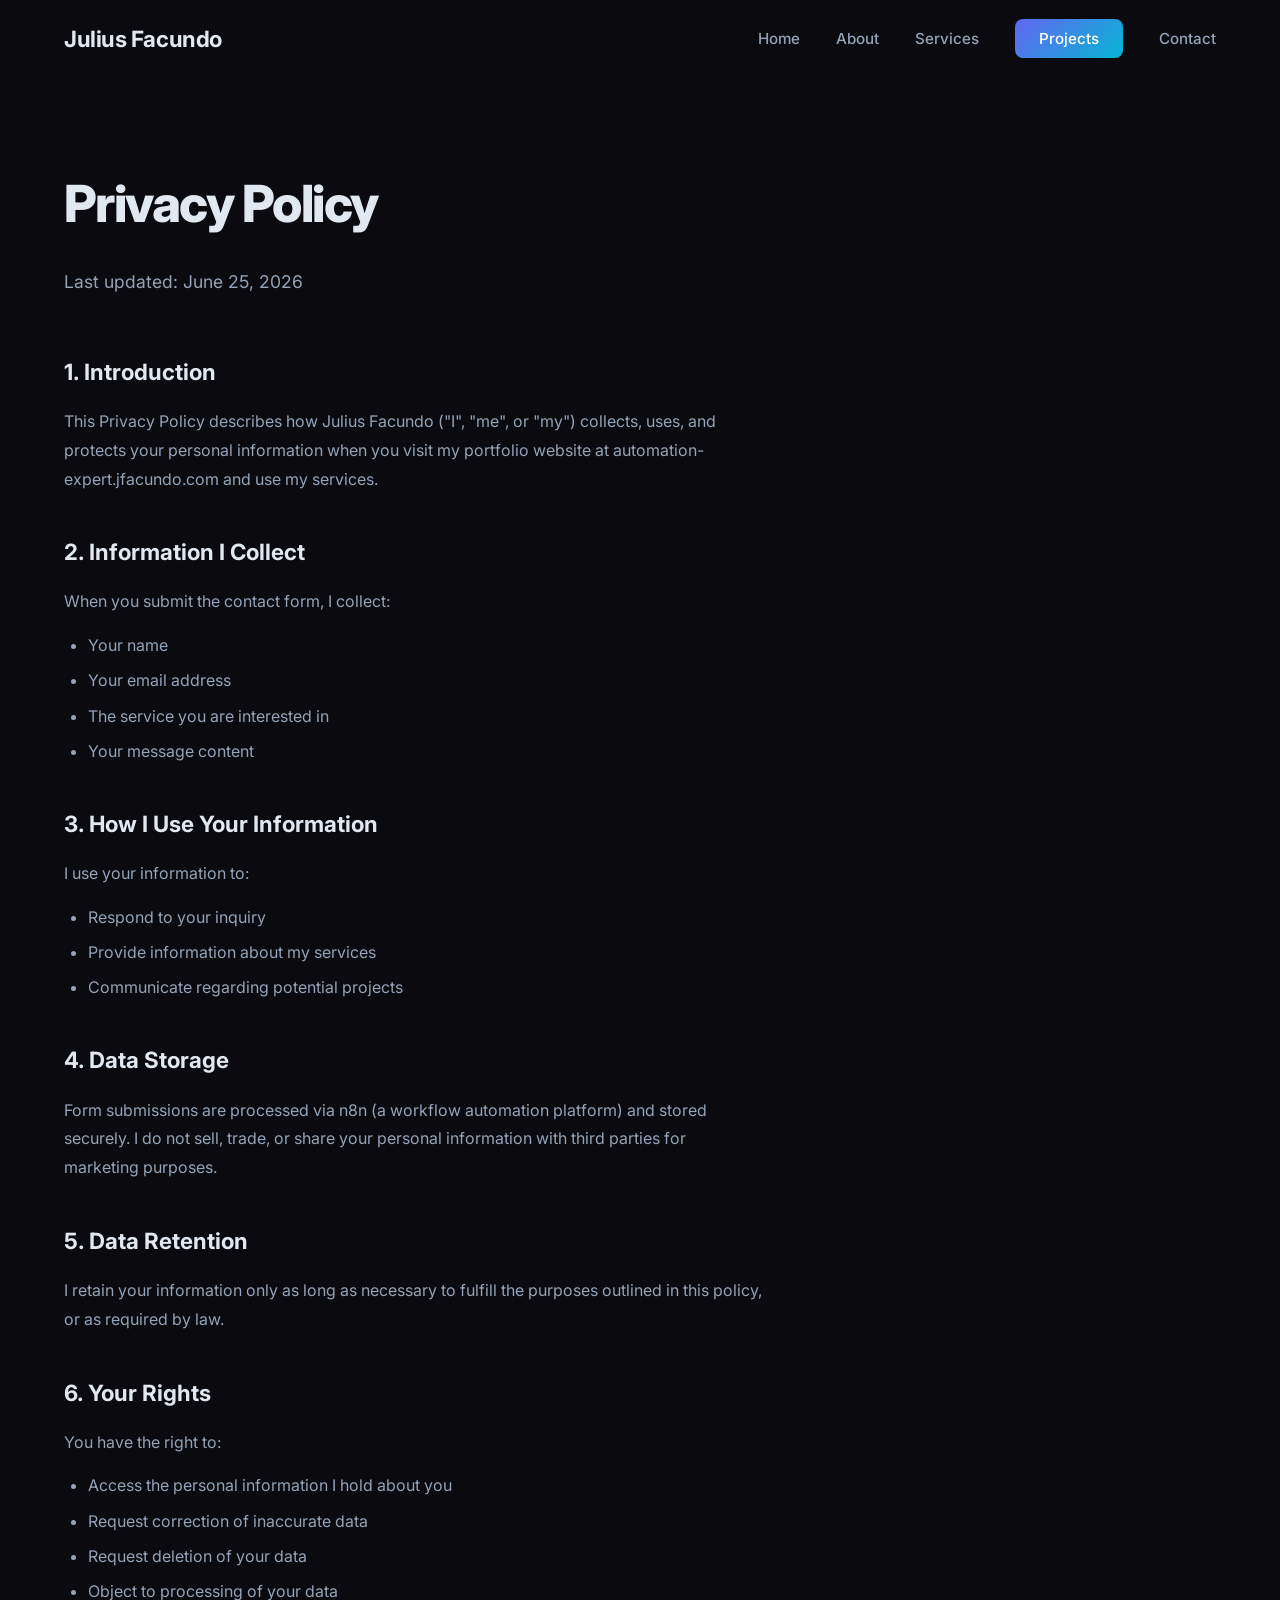
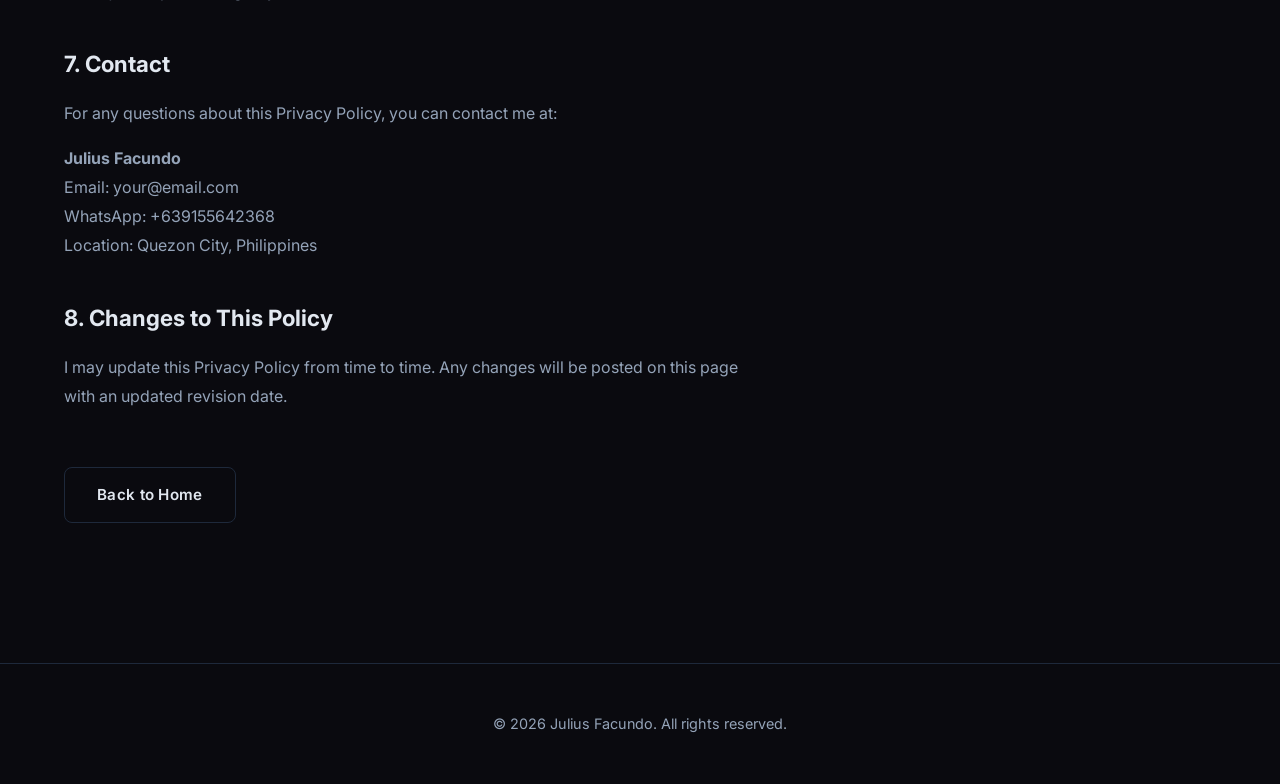
==== privacy.html @ 81a79454 "Initial portfolio commit" ====
<!DOCTYPE html>
<html lang="en">
<head>
  <meta charset="UTF-8">
  <meta name="viewport" content="width=device-width, initial-scale=1.0">
  <title>Privacy Policy | Julius Facundo - Automation Specialist</title>
  <meta name="description" content="Privacy Policy for Julius Facundo's automation services portfolio.">
  <meta name="robots" content="noindex, nofollow">
  <link rel="preconnect" href="https://fonts.googleapis.com">
  <link rel="preconnect" href="https://fonts.gstatic.com" crossorigin>
  <link href="https://fonts.googleapis.com/css2?family=Inter:wght@400;500;600;700;800&family=JetBrains+Mono:wght@400;500&display=swap" rel="stylesheet">
  <link rel="stylesheet" href="css/style.css">
</head>
<body>
  <!-- Navigation -->
  <nav class="navbar" id="navbar">
    <div class="nav-container">
      <a href="index.html" class="nav-logo">Julius Facundo</a>
      <button class="nav-toggle" id="navToggle" aria-label="Toggle navigation menu">
        <span></span>
        <span></span>
        <span></span>
      </button>
      <ul class="nav-menu" id="navMenu">
        <li><a href="index.html" class="nav-link">Home</a></li>
        <li><a href="index.html#about" class="nav-link">About</a></li>
        <li><a href="index.html#services" class="nav-link">Services</a></li>
        <li><a href="projects.html" class="nav-link nav-cta">Projects</a></li>
        <li><a href="index.html#contact" class="nav-link">Contact</a></li>
      </ul>
    </div>
  </nav>

  <!-- Privacy Policy Content -->
  <section class="privacy-page">
    <div class="container">
      <h1 class="page-title">Privacy Policy</h1>
      <p class="page-subtitle">Last updated: June 25, 2026</p>

      <div class="privacy-content">
        <h2>1. Introduction</h2>
        <p>This Privacy Policy describes how Julius Facundo ("I", "me", or "my") collects, uses, and protects your personal information when you visit my portfolio website at automation-expert.jfacundo.com and use my services.</p>

        <h2>2. Information I Collect</h2>
        <p>When you submit the contact form, I collect:</p>
        <ul>
          <li>Your name</li>
          <li>Your email address</li>
          <li>The service you are interested in</li>
          <li>Your message content</li>
        </ul>

        <h2>3. How I Use Your Information</h2>
        <p>I use your information to:</p>
        <ul>
          <li>Respond to your inquiry</li>
          <li>Provide information about my services</li>
          <li>Communicate regarding potential projects</li>
        </ul>

        <h2>4. Data Storage</h2>
        <p>Form submissions are processed via n8n (a workflow automation platform) and stored securely. I do not sell, trade, or share your personal information with third parties for marketing purposes.</p>

        <h2>5. Data Retention</h2>
        <p>I retain your information only as long as necessary to fulfill the purposes outlined in this policy, or as required by law.</p>

        <h2>6. Your Rights</h2>
        <p>You have the right to:</p>
        <ul>
          <li>Access the personal information I hold about you</li>
          <li>Request correction of inaccurate data</li>
          <li>Request deletion of your data</li>
          <li>Object to processing of your data</li>
        </ul>

        <h2>7. Contact</h2>
        <p>For any questions about this Privacy Policy, you can contact me at:</p>
        <p>
          <strong>Julius Facundo</strong><br>
          Email: your@email.com<br>
          WhatsApp: +639155642368<br>
          Location: Quezon City, Philippines
        </p>

        <h2>8. Changes to This Policy</h2>
        <p>I may update this Privacy Policy from time to time. Any changes will be posted on this page with an updated revision date.</p>
      </div>

      <a href="index.html" class="btn btn-secondary" style="margin-top: 40px;">Back to Home</a>
    </div>
  </section>

  <!-- Footer -->
  <footer class="footer">
    <div class="container">
      <p>&copy; 2026 Julius Facundo. All rights reserved.</p>
    </div>
  </footer>

  <script src="js/main.js"></script>
</body>
</html>
---- css/style.css ----
/* ========================================
   CSS Variables & Reset
   ======================================== */
:root {
  --bg-primary: #0a0a0f;
  --bg-card: #12121a;
  --bg-card-hover: #1a1a25;
  --accent: #6366f1;
  --accent-hover: #818cf8;
  --text-primary: #e2e8f0;
  --text-secondary: #94a3b8;
  --border: #1e293b;
  --gradient-start: #6366f1;
  --gradient-end: #06b6d4;
  --success: #22c55e;
  --error: #ef4444;
}

*,
*::before,
*::after {
  margin: 0;
  padding: 0;
  box-sizing: border-box;
}

html {
  scroll-behavior: smooth;
}

body {
  font-family: 'Inter', -apple-system, BlinkMacSystemFont, 'Segoe UI', Roboto, sans-serif;
  background-color: var(--bg-primary);
  color: var(--text-primary);
  line-height: 1.7;
  -webkit-font-smoothing: antialiased;
  -moz-osx-font-smoothing: grayscale;
}

/* ========================================
   Utilities
   ======================================== */
.container {
  max-width: 1200px;
  margin: 0 auto;
  padding: 0 24px;
}

.gradient-text {
  background: linear-gradient(135deg, var(--gradient-start), var(--gradient-end));
  -webkit-background-clip: text;
  -webkit-text-fill-color: transparent;
  background-clip: text;
}

code,
.tag {
  font-family: 'JetBrains Mono', monospace;
}

/* ========================================
   Buttons
   ======================================== */
.btn {
  display: inline-block;
  padding: 14px 32px;
  border-radius: 8px;
  font-size: 0.95rem;
  font-weight: 600;
  text-decoration: none;
  cursor: pointer;
  transition: all 0.3s ease;
  border: none;
  letter-spacing: 0.02em;
}

.btn-primary {
  background: linear-gradient(135deg, var(--gradient-start), var(--gradient-end));
  color: white;
}

.btn-primary:hover {
  transform: translateY(-2px);
  box-shadow: 0 12px 32px rgba(99, 102, 241, 0.3);
}

.btn-secondary {
  background: transparent;
  color: var(--text-primary);
  border: 1px solid var(--border);
}

.btn-secondary:hover {
  border-color: var(--accent);
  color: var(--accent);
}

/* ========================================
   Navigation
   ======================================== */
.navbar {
  position: fixed;
  top: 0;
  left: 0;
  right: 0;
  z-index: 1000;
  padding: 20px 0;
  transition: all 0.3s ease;
  background: transparent;
}

.navbar.scrolled {
  background: rgba(10, 10, 15, 0.97);
  backdrop-filter: blur(12px);
  padding: 14px 0;
  border-bottom: 1px solid var(--border);
}

.nav-container {
  max-width: 1200px;
  margin: 0 auto;
  padding: 0 24px;
  display: flex;
  align-items: center;
  justify-content: space-between;
}

.nav-logo {
  font-size: 1.4rem;
  font-weight: 700;
  color: var(--text-primary);
  text-decoration: none;
  letter-spacing: -0.02em;
}

.nav-menu {
  display: flex;
  align-items: center;
  gap: 36px;
  list-style: none;
}

.nav-link {
  color: var(--text-secondary);
  text-decoration: none;
  font-weight: 500;
  font-size: 0.95rem;
  transition: color 0.3s ease;
}

.nav-link:hover,
.nav-link.active {
  color: var(--text-primary);
}

.nav-cta {
  background: linear-gradient(135deg, var(--gradient-start), var(--gradient-end));
  color: white !important;
  padding: 10px 24px;
  border-radius: 8px;
}

.nav-cta:hover {
  transform: translateY(-2px);
  box-shadow: 0 8px 24px rgba(99, 102, 241, 0.3);
}

.nav-toggle {
  display: none;
  flex-direction: column;
  gap: 5px;
  background: none;
  border: none;
  cursor: pointer;
  padding: 4px;
}

.nav-toggle span {
  width: 24px;
  height: 2px;
  background: var(--text-primary);
  transition: all 0.3s ease;
}

/* ========================================
   Hero Section
   ======================================== */
.hero {
  min-height: 100vh;
  display: flex;
  align-items: center;
  padding-top: 80px;
}

.hero-content {
  max-width: 720px;
}

.hero-tagline {
  color: var(--accent);
  font-weight: 600;
  font-size: 0.95rem;
  margin-bottom: 20px;
  text-transform: uppercase;
  letter-spacing: 3px;
}

.hero h1 {
  font-size: 3.8rem;
  line-height: 1.15;
  margin-bottom: 28px;
  font-weight: 800;
  letter-spacing: -0.03em;
}

.hero-description {
  font-size: 1.2rem;
  color: var(--text-secondary);
  margin-bottom: 44px;
  max-width: 540px;
  line-height: 1.8;
}

.hero-buttons {
  display: flex;
  gap: 16px;
}

/* ========================================
   About Section
   ======================================== */
.about {
  padding: 140px 0;
}

.section-title {
  font-size: 2.8rem;
  margin-bottom: 20px;
  font-weight: 700;
  letter-spacing: -0.02em;
}

.section-subtitle {
  color: var(--text-secondary);
  font-size: 1.1rem;
  margin-bottom: 56px;
}

.about-content {
  display: grid;
  gap: 56px;
}

.about-text p {
  color: var(--text-secondary);
  font-size: 1.1rem;
  margin-bottom: 20px;
  line-height: 1.8;
}

.skills-grid {
  display: grid;
  grid-template-columns: repeat(3, 1fr);
  gap: 28px;
}

.skill-item {
  background: var(--bg-card);
  border: 1px solid var(--border);
  border-radius: 16px;
  padding: 40px 32px;
  text-align: center;
  transition: all 0.3s ease;
}

.skill-item:hover {
  border-color: var(--accent);
  transform: translateY(-6px);
  box-shadow: 0 16px 48px rgba(0, 0, 0, 0.2);
}

.skill-icon {
  margin-bottom: 20px;
  display: flex;
  justify-content: center;
}

.skill-icon img {
  width: 48px;
  height: 48px;
}

.skill-icon--code {
  color: var(--accent);
}

.skill-icon--code svg {
  width: 48px;
  height: 48px;
}

.skill-item h3 {
  font-size: 1.15rem;
  margin-bottom: 10px;
  font-weight: 600;
}

.skill-item p {
  color: var(--text-secondary);
  font-size: 0.9rem;
}

/* ========================================
   Services Section
   ======================================== */
.services {
  padding: 140px 0;
  background: var(--bg-card);
}

.services-grid {
  display: grid;
  grid-template-columns: repeat(3, 1fr);
  gap: 28px;
}

.service-card {
  background: var(--bg-primary);
  border: 1px solid var(--border);
  border-radius: 16px;
  padding: 40px 32px;
  transition: all 0.3s ease;
}

.service-card:hover {
  border-color: var(--accent);
  transform: translateY(-6px);
  box-shadow: 0 16px 48px rgba(0, 0, 0, 0.2);
}

.service-icon {
  margin-bottom: 20px;
  color: var(--accent);
}

.service-icon svg {
  width: 36px;
  height: 36px;
}

.service-card h3 {
  font-size: 1.1rem;
  margin-bottom: 14px;
  font-weight: 600;
}

.service-card p {
  color: var(--text-secondary);
  font-size: 0.95rem;
  line-height: 1.7;
}

/* ========================================
   Contact Section
   ======================================== */
.contact {
  padding: 140px 0;
}

.contact-form {
  max-width: 600px;
}

.form-group {
  margin-bottom: 28px;
}

.form-group label {
  display: block;
  margin-bottom: 10px;
  font-weight: 600;
  color: var(--text-primary);
  font-size: 0.95rem;
}

.form-group input,
.form-group textarea,
.form-group select {
  width: 100%;
  padding: 16px 18px;
  background: var(--bg-card);
  border: 1px solid var(--border);
  border-radius: 10px;
  color: var(--text-primary);
  font-size: 1rem;
  font-family: inherit;
  transition: border-color 0.3s ease;
}

.form-checkbox {
  margin-top: 8px;
}

.form-checkbox label {
  display: flex;
  align-items: flex-start;
  gap: 12px;
  cursor: pointer;
  font-weight: 400;
  color: var(--text-secondary);
  font-size: 0.9rem;
  line-height: 1.6;
}

.form-checkbox input[type="checkbox"] {
  width: 20px;
  height: 20px;
  margin-top: 2px;
  flex-shrink: 0;
  accent-color: var(--accent);
  cursor: pointer;
}

.checkbox-text a {
  color: var(--accent);
  text-decoration: none;
}

.checkbox-text a:hover {
  text-decoration: underline;
}

.form-group select {
  appearance: none;
  background-image: url("data:image/svg+xml,%3Csvg xmlns='http://www.w3.org/2000/svg' width='12' height='12' viewBox='0 0 12 12'%3E%3Cpath fill='%2394a3b8' d='M6 8L1 3h10z'/%3E%3C/svg%3E");
  background-repeat: no-repeat;
  background-position: right 16px center;
  padding-right: 40px;
  cursor: pointer;
}

.form-group select option {
  background: var(--bg-card);
  color: var(--text-primary);
}

.form-group input:focus,
.form-group textarea:focus,
.form-group select:focus {
  outline: none;
  border-color: var(--accent);
}

.form-group input::placeholder,
.form-group textarea::placeholder {
  color: var(--text-secondary);
}

.btn-submit {
  width: 100%;
  padding: 18px;
  font-size: 1rem;
}

.form-status {
  margin-top: 20px;
  padding: 14px 18px;
  border-radius: 10px;
  display: none;
  font-size: 0.95rem;
}

.form-status.success {
  display: block;
  background: rgba(34, 197, 94, 0.1);
  border: 1px solid var(--success);
  color: var(--success);
}

.form-status.error {
  display: block;
  background: rgba(239, 68, 68, 0.1);
  border: 1px solid var(--error);
  color: var(--error);
}

/* ========================================
   Projects Page
   ======================================== */
.projects-page {
  padding: 160px 0 140px;
}

.page-title {
  font-size: 3.2rem;
  margin-bottom: 20px;
  font-weight: 800;
  letter-spacing: -0.03em;
}

.page-subtitle {
  color: var(--text-secondary);
  font-size: 1.1rem;
  margin-bottom: 56px;
}

/* ========================================
   Privacy Policy Page
   ======================================== */
.privacy-page {
  padding: 160px 0 140px;
}

.privacy-content {
  max-width: 700px;
}

.privacy-content h2 {
  font-size: 1.4rem;
  margin-top: 40px;
  margin-bottom: 16px;
  font-weight: 700;
  color: var(--text-primary);
}

.privacy-content p {
  color: var(--text-secondary);
  font-size: 1rem;
  line-height: 1.8;
  margin-bottom: 16px;
}

.privacy-content ul {
  color: var(--text-secondary);
  padding-left: 24px;
  margin-bottom: 16px;
}

.privacy-content li {
  margin-bottom: 8px;
  line-height: 1.7;
}

.projects-grid {
  display: grid;
  grid-template-columns: repeat(2, 1fr);
  gap: 36px;
}

.project-card {
  background: var(--bg-card);
  border: 1px solid var(--border);
  border-radius: 16px;
  overflow: hidden;
  transition: all 0.3s ease;
}

.project-card:hover {
  border-color: var(--accent);
  transform: translateY(-6px);
  box-shadow: 0 16px 48px rgba(0, 0, 0, 0.2);
}

.project-image {
  width: 100%;
  height: 220px;
  background: var(--bg-primary);
  display: flex;
  align-items: center;
  justify-content: center;
}

.project-image img {
  width: 100%;
  height: 100%;
  object-fit: cover;
}

.project-content {
  padding: 28px;
}

.project-content h3 {
  font-size: 1.25rem;
  margin-bottom: 14px;
  font-weight: 600;
}

.project-content p {
  color: var(--text-secondary);
  font-size: 0.95rem;
  margin-bottom: 20px;
  line-height: 1.7;
}

.project-tags {
  display: flex;
  gap: 10px;
  flex-wrap: wrap;
  margin-bottom: 20px;
}

.tag {
  background: rgba(99, 102, 241, 0.1);
  color: var(--accent);
  padding: 6px 14px;
  border-radius: 20px;
  font-size: 0.8rem;
  font-weight: 600;
}

/* ========================================
   Footer
   ======================================== */
.footer {
  padding: 48px 0;
  border-top: 1px solid var(--border);
  text-align: center;
}

.footer p {
  color: var(--text-secondary);
  font-size: 0.9rem;
}

/* ========================================
   Chatbot Widget
   ======================================== */
.chatbot-widget {
  position: fixed;
  bottom: 28px;
  right: 28px;
  z-index: 999;
}

.chatbot-toggle {
  width: 64px;
  height: 64px;
  border-radius: 50%;
  background: linear-gradient(135deg, var(--gradient-start), var(--gradient-end));
  border: none;
  cursor: pointer;
  box-shadow: 0 8px 28px rgba(99, 102, 241, 0.35);
  transition: all 0.3s ease;
  display: flex;
  align-items: center;
  justify-content: center;
}

.chatbot-toggle:hover {
  transform: scale(1.08);
}

.chatbot-toggle svg {
  width: 28px;
  height: 28px;
  stroke: white;
}

.chatbot-window {
  position: absolute;
  bottom: 84px;
  right: 0;
  width: 380px;
  height: 500px;
  background: var(--bg-card);
  border: 1px solid var(--border);
  border-radius: 16px;
  display: none;
  flex-direction: column;
  overflow: hidden;
  box-shadow: 0 20px 60px rgba(0, 0, 0, 0.35);
}

.chatbot-window.open {
  display: flex;
}

.chatbot-header {
  display: flex;
  align-items: center;
  justify-content: space-between;
  padding: 18px 24px;
  border-bottom: 1px solid var(--border);
}

.chatbot-header h3 {
  font-size: 1rem;
  font-weight: 600;
}

.chatbot-close {
  background: none;
  border: none;
  color: var(--text-secondary);
  font-size: 1.6rem;
  cursor: pointer;
  padding: 0;
  line-height: 1;
  transition: color 0.3s ease;
}

.chatbot-close:hover {
  color: var(--text-primary);
}

.chatbot-messages {
  flex: 1;
  overflow-y: auto;
  padding: 20px 24px;
  display: flex;
  flex-direction: column;
  gap: 14px;
}

.chat-message {
  max-width: 82%;
  padding: 14px 18px;
  border-radius: 14px;
  font-size: 0.9rem;
  line-height: 1.6;
}

.chat-message.bot {
  background: var(--bg-primary);
  border: 1px solid var(--border);
  align-self: flex-start;
}

.chat-message.user {
  background: var(--accent);
  color: white;
  align-self: flex-end;
}

.chatbot-input {
  display: flex;
  gap: 10px;
  padding: 18px 24px;
  border-top: 1px solid var(--border);
}

.chatbot-input input {
  flex: 1;
  padding: 14px 18px;
  background: var(--bg-primary);
  border: 1px solid var(--border);
  border-radius: 10px;
  color: var(--text-primary);
  font-size: 0.9rem;
  font-family: inherit;
}

.chatbot-input input:focus {
  outline: none;
  border-color: var(--accent);
}

.chatbot-input .btn {
  padding: 14px 22px;
  font-size: 0.9rem;
}

/* ========================================
   Responsive Design
   ======================================== */
@media (max-width: 1024px) {
  .hero h1 {
    font-size: 3rem;
  }

  .skills-grid {
    grid-template-columns: repeat(2, 1fr);
  }

  .services-grid {
    grid-template-columns: repeat(2, 1fr);
  }

  .projects-grid {
    grid-template-columns: repeat(2, 1fr);
  }
}

@media (max-width: 768px) {
  .nav-menu {
    position: fixed;
    top: 0;
    right: -100%;
    width: 72%;
    height: 100vh;
    background: var(--bg-primary);
    flex-direction: column;
    justify-content: center;
    align-items: center;
    gap: 28px;
    transition: right 0.3s ease;
    border-left: 1px solid var(--border);
  }

  .nav-menu.active {
    right: 0;
  }

  .nav-toggle {
    display: flex;
    z-index: 1001;
  }

  .nav-toggle.active span:nth-child(1) {
    transform: rotate(45deg) translate(5px, 5px);
  }

  .nav-toggle.active span:nth-child(2) {
    opacity: 0;
  }

  .nav-toggle.active span:nth-child(3) {
    transform: rotate(-45deg) translate(5px, -5px);
  }

  .hero h1 {
    font-size: 2.4rem;
  }

  .hero-buttons {
    flex-direction: column;
    gap: 14px;
  }

  .hero-buttons .btn {
    text-align: center;
  }

  .section-title {
    font-size: 2.2rem;
  }

  .skills-grid {
    grid-template-columns: 1fr;
  }

  .services-grid {
    grid-template-columns: 1fr;
  }

  .projects-grid {
    grid-template-columns: 1fr;
  }

  .chatbot-window {
    width: calc(100vw - 56px);
    height: 72vh;
    right: -14px;
  }
}

@media (max-width: 480px) {
  .hero h1 {
    font-size: 2rem;
  }

  .hero-description {
    font-size: 1rem;
  }

  .page-title {
    font-size: 2.2rem;
  }
}
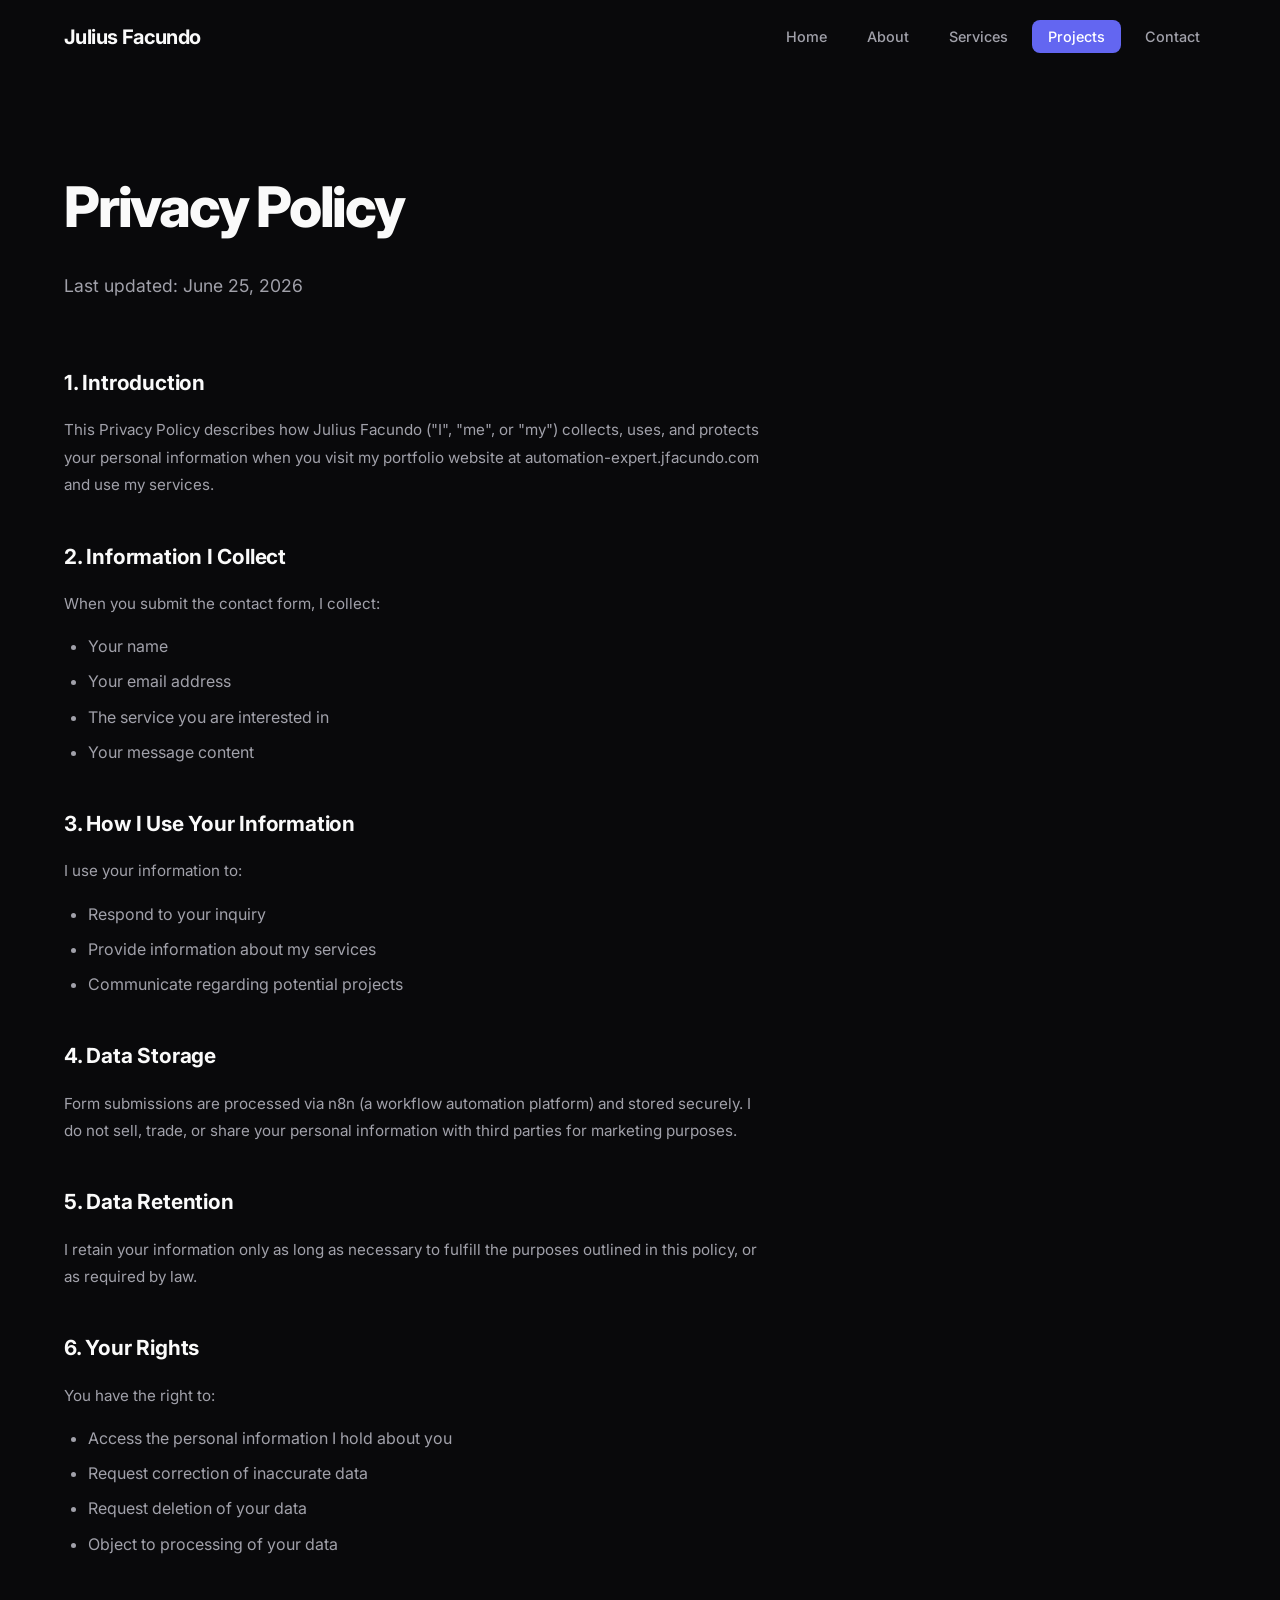
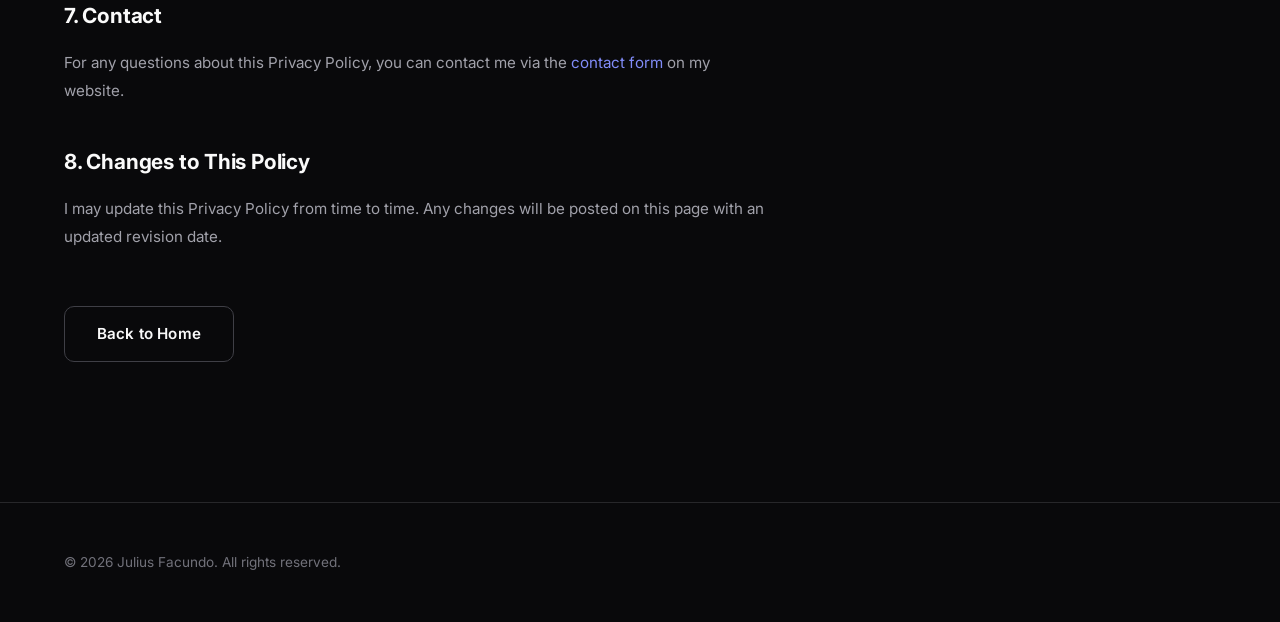
==== commit 656a1453: "Audit fixes - canonical URLs, sitemap, robots.txt, copy rewrite, metrics, social proof, case studies" ====
--- a/privacy.html
+++ b/privacy.html
@@ -74,13 +74,7 @@
         </ul>
 
         <h2>7. Contact</h2>
-        <p>For any questions about this Privacy Policy, you can contact me at:</p>
-        <p>
-          <strong>Julius Facundo</strong><br>
-          Email: your@email.com<br>
-          WhatsApp: +639155642368<br>
-          Location: Quezon City, Philippines
-        </p>
+        <p>For any questions about this Privacy Policy, you can contact me via the <a href="index.html#contact" style="color: var(--accent);">contact form</a> on my website.</p>
 
         <h2>8. Changes to This Policy</h2>
         <p>I may update this Privacy Policy from time to time. Any changes will be posted on this page with an updated revision date.</p>
--- a/css/style.css
+++ b/css/style.css
@@ -1,24 +1,33 @@
 /* ========================================
-   CSS Variables & Reset
+   Premium Portfolio - Julius Facundo
    ======================================== */
+
+/* ---------- CSS Variables ---------- */
 :root {
-  --bg-primary: #0a0a0f;
-  --bg-card: #12121a;
-  --bg-card-hover: #1a1a25;
-  --accent: #6366f1;
-  --accent-hover: #818cf8;
-  --text-primary: #e2e8f0;
-  --text-secondary: #94a3b8;
-  --border: #1e293b;
-  --gradient-start: #6366f1;
-  --gradient-end: #06b6d4;
+  --bg: #09090b;
+  --bg-card: #18181b;
+  --bg-card-hover: #1f1f23;
+  --bg-elevated: #27272a;
+  --accent: #818cf8;
+  --accent-bright: #a5b4fc;
+  --accent-dim: #6366f1;
+  --gradient-1: #6366f1;
+  --gradient-2: #06b6d4;
+  --gradient-3: #8b5cf6;
+  --text: #fafafa;
+  --text-muted: #a1a1aa;
+  --text-dim: #71717a;
+  --border: #27272a;
+  --border-light: #3f3f46;
   --success: #22c55e;
   --error: #ef4444;
-}
-
-*,
-*::before,
-*::after {
+  --radius: 16px;
+  --radius-sm: 10px;
+  --transition: 0.3s cubic-bezier(0.4, 0, 0.2, 1);
+}
+
+/* ---------- Reset ---------- */
+*, *::before, *::after {
   margin: 0;
   padding: 0;
   box-sizing: border-box;
@@ -26,20 +35,34 @@
 
 html {
   scroll-behavior: smooth;
+  font-size: 16px;
 }
 
 body {
-  font-family: 'Inter', -apple-system, BlinkMacSystemFont, 'Segoe UI', Roboto, sans-serif;
-  background-color: var(--bg-primary);
-  color: var(--text-primary);
+  font-family: 'Inter', -apple-system, BlinkMacSystemFont, sans-serif;
+  background: var(--bg);
+  color: var(--text);
   line-height: 1.7;
+  overflow-x: hidden;
   -webkit-font-smoothing: antialiased;
-  -moz-osx-font-smoothing: grayscale;
-}
-
-/* ========================================
-   Utilities
-   ======================================== */
+}
+
+::selection {
+  background: var(--accent);
+  color: white;
+}
+
+img {
+  max-width: 100%;
+  display: block;
+}
+
+a {
+  color: inherit;
+  text-decoration: none;
+}
+
+/* ---------- Utilities ---------- */
 .container {
   max-width: 1200px;
   margin: 0 auto;
@@ -47,57 +70,54 @@
 }
 
 .gradient-text {
-  background: linear-gradient(135deg, var(--gradient-start), var(--gradient-end));
+  background: linear-gradient(135deg, var(--gradient-1), var(--gradient-2), var(--gradient-3));
   -webkit-background-clip: text;
   -webkit-text-fill-color: transparent;
   background-clip: text;
 }
 
-code,
-.tag {
-  font-family: 'JetBrains Mono', monospace;
-}
-
-/* ========================================
-   Buttons
-   ======================================== */
+/* ---------- Buttons ---------- */
 .btn {
-  display: inline-block;
+  display: inline-flex;
+  align-items: center;
+  justify-content: center;
+  gap: 8px;
   padding: 14px 32px;
-  border-radius: 8px;
+  border-radius: var(--radius-sm);
   font-size: 0.95rem;
   font-weight: 600;
+  font-family: inherit;
+  cursor: pointer;
+  transition: all var(--transition);
+  border: none;
   text-decoration: none;
-  cursor: pointer;
-  transition: all 0.3s ease;
-  border: none;
-  letter-spacing: 0.02em;
+  letter-spacing: 0.01em;
 }
 
 .btn-primary {
-  background: linear-gradient(135deg, var(--gradient-start), var(--gradient-end));
+  background: linear-gradient(135deg, var(--gradient-1), var(--gradient-2));
   color: white;
+  box-shadow: 0 0 20px rgba(99, 102, 241, 0.25);
 }
 
 .btn-primary:hover {
-  transform: translateY(-2px);
-  box-shadow: 0 12px 32px rgba(99, 102, 241, 0.3);
+  transform: translateY(-3px);
+  box-shadow: 0 8px 30px rgba(99, 102, 241, 0.4);
 }
 
 .btn-secondary {
   background: transparent;
-  color: var(--text-primary);
-  border: 1px solid var(--border);
+  color: var(--text);
+  border: 1px solid var(--border-light);
 }
 
 .btn-secondary:hover {
   border-color: var(--accent);
   color: var(--accent);
-}
-
-/* ========================================
-   Navigation
-   ======================================== */
+  transform: translateY(-3px);
+}
+
+/* ---------- Navigation ---------- */
 .navbar {
   position: fixed;
   top: 0;
@@ -105,13 +125,13 @@
   right: 0;
   z-index: 1000;
   padding: 20px 0;
-  transition: all 0.3s ease;
+  transition: all var(--transition);
   background: transparent;
 }
 
 .navbar.scrolled {
-  background: rgba(10, 10, 15, 0.97);
-  backdrop-filter: blur(12px);
+  background: rgba(9, 9, 11, 0.85);
+  backdrop-filter: blur(20px) saturate(180%);
   padding: 14px 0;
   border-bottom: 1px solid var(--border);
 }
@@ -126,43 +146,41 @@
 }
 
 .nav-logo {
-  font-size: 1.4rem;
+  font-size: 1.25rem;
   font-weight: 700;
-  color: var(--text-primary);
-  text-decoration: none;
-  letter-spacing: -0.02em;
+  color: var(--text);
+  letter-spacing: -0.03em;
 }
 
 .nav-menu {
   display: flex;
   align-items: center;
-  gap: 36px;
+  gap: 8px;
   list-style: none;
 }
 
 .nav-link {
-  color: var(--text-secondary);
-  text-decoration: none;
+  color: var(--text-muted);
   font-weight: 500;
-  font-size: 0.95rem;
-  transition: color 0.3s ease;
-}
-
-.nav-link:hover,
-.nav-link.active {
-  color: var(--text-primary);
+  font-size: 0.9rem;
+  padding: 8px 16px;
+  border-radius: 8px;
+  transition: all var(--transition);
+}
+
+.nav-link:hover {
+  color: var(--text);
+  background: rgba(255, 255, 255, 0.05);
 }
 
 .nav-cta {
-  background: linear-gradient(135deg, var(--gradient-start), var(--gradient-end));
+  background: var(--accent-dim) !important;
   color: white !important;
-  padding: 10px 24px;
-  border-radius: 8px;
 }
 
 .nav-cta:hover {
-  transform: translateY(-2px);
-  box-shadow: 0 8px 24px rgba(99, 102, 241, 0.3);
+  background: var(--accent) !important;
+  box-shadow: 0 0 20px rgba(99, 102, 241, 0.3);
 }
 
 .nav-toggle {
@@ -172,267 +190,350 @@
   background: none;
   border: none;
   cursor: pointer;
-  padding: 4px;
+  padding: 8px;
 }
 
 .nav-toggle span {
-  width: 24px;
+  width: 22px;
   height: 2px;
-  background: var(--text-primary);
-  transition: all 0.3s ease;
-}
-
-/* ========================================
-   Hero Section
-   ======================================== */
+  background: var(--text);
+  border-radius: 2px;
+  transition: all var(--transition);
+}
+
+/* ---------- Hero ---------- */
 .hero {
   min-height: 100vh;
   display: flex;
   align-items: center;
-  padding-top: 80px;
+  position: relative;
+  overflow: hidden;
+}
+
+.hero::before {
+  content: '';
+  position: absolute;
+  top: -50%;
+  left: -20%;
+  width: 600px;
+  height: 600px;
+  background: radial-gradient(circle, rgba(99, 102, 241, 0.08) 0%, transparent 70%);
+  pointer-events: none;
+}
+
+.hero::after {
+  content: '';
+  position: absolute;
+  bottom: -30%;
+  right: -10%;
+  width: 500px;
+  height: 500px;
+  background: radial-gradient(circle, rgba(6, 182, 212, 0.06) 0%, transparent 70%);
+  pointer-events: none;
 }
 
 .hero-content {
   max-width: 720px;
+  position: relative;
+  z-index: 1;
 }
 
 .hero-tagline {
+  display: inline-block;
   color: var(--accent);
   font-weight: 600;
-  font-size: 0.95rem;
-  margin-bottom: 20px;
+  font-size: 0.85rem;
+  margin-bottom: 24px;
+  text-transform: uppercase;
+  letter-spacing: 4px;
+  padding: 8px 16px;
+  background: rgba(99, 102, 241, 0.1);
+  border: 1px solid rgba(99, 102, 241, 0.2);
+  border-radius: 100px;
+}
+
+.hero h1 {
+  font-size: 4rem;
+  line-height: 1.1;
+  margin-bottom: 28px;
+  font-weight: 800;
+  letter-spacing: -0.04em;
+}
+
+.hero-description {
+  font-size: 1.2rem;
+  color: var(--text-muted);
+  margin-bottom: 48px;
+  max-width: 520px;
+  line-height: 1.8;
+}
+
+.hero-buttons {
+  display: flex;
+  gap: 16px;
+  flex-wrap: wrap;
+}
+
+/* ---------- Section Shared ---------- */
+.section {
+  padding: 140px 0;
+}
+
+.section-header {
+  margin-bottom: 64px;
+}
+
+.section-label {
+  display: inline-block;
+  color: var(--accent);
+  font-weight: 600;
+  font-size: 0.8rem;
   text-transform: uppercase;
   letter-spacing: 3px;
-}
-
-.hero h1 {
-  font-size: 3.8rem;
-  line-height: 1.15;
-  margin-bottom: 28px;
+  margin-bottom: 16px;
+}
+
+.section-title {
+  font-size: 2.8rem;
   font-weight: 800;
   letter-spacing: -0.03em;
-}
-
-.hero-description {
-  font-size: 1.2rem;
-  color: var(--text-secondary);
-  margin-bottom: 44px;
-  max-width: 540px;
-  line-height: 1.8;
-}
-
-.hero-buttons {
-  display: flex;
-  gap: 16px;
-}
-
-/* ========================================
-   About Section
-   ======================================== */
-.about {
-  padding: 140px 0;
-}
-
-.section-title {
-  font-size: 2.8rem;
-  margin-bottom: 20px;
-  font-weight: 700;
-  letter-spacing: -0.02em;
+  line-height: 1.2;
 }
 
 .section-subtitle {
-  color: var(--text-secondary);
+  color: var(--text-muted);
   font-size: 1.1rem;
-  margin-bottom: 56px;
-}
-
-.about-content {
+  margin-top: 16px;
+}
+
+/* ---------- About ---------- */
+.about-grid {
   display: grid;
-  gap: 56px;
+  grid-template-columns: 1fr 1fr;
+  gap: 80px;
+  align-items: start;
 }
 
 .about-text p {
-  color: var(--text-secondary);
-  font-size: 1.1rem;
+  color: var(--text-muted);
+  font-size: 1.05rem;
   margin-bottom: 20px;
   line-height: 1.8;
 }
 
 .skills-grid {
   display: grid;
-  grid-template-columns: repeat(3, 1fr);
-  gap: 28px;
-}
-
-.skill-item {
+  grid-template-columns: 1fr;
+  gap: 16px;
+}
+
+.skill-card {
+  display: flex;
+  align-items: center;
+  gap: 20px;
+  padding: 24px;
   background: var(--bg-card);
   border: 1px solid var(--border);
-  border-radius: 16px;
-  padding: 40px 32px;
-  text-align: center;
-  transition: all 0.3s ease;
-}
-
-.skill-item:hover {
-  border-color: var(--accent);
-  transform: translateY(-6px);
-  box-shadow: 0 16px 48px rgba(0, 0, 0, 0.2);
+  border-radius: var(--radius);
+  transition: all var(--transition);
+}
+
+.skill-card:hover {
+  border-color: var(--accent-dim);
+  transform: translateX(8px);
+  box-shadow: -4px 0 20px rgba(99, 102, 241, 0.1);
 }
 
 .skill-icon {
-  margin-bottom: 20px;
-  display: flex;
+  width: 56px;
+  height: 56px;
+  display: flex;
+  align-items: center;
   justify-content: center;
+  background: rgba(99, 102, 241, 0.1);
+  border-radius: 14px;
+  flex-shrink: 0;
 }
 
 .skill-icon img {
-  width: 48px;
-  height: 48px;
-}
-
-.skill-icon--code {
-  color: var(--accent);
-}
-
-.skill-icon--code svg {
-  width: 48px;
-  height: 48px;
-}
-
-.skill-item h3 {
-  font-size: 1.15rem;
-  margin-bottom: 10px;
+  width: 36px;
+  height: 36px;
+}
+
+.skill-info h3 {
+  font-size: 1rem;
   font-weight: 600;
-}
-
-.skill-item p {
-  color: var(--text-secondary);
-  font-size: 0.9rem;
-}
-
-/* ========================================
-   Services Section
-   ======================================== */
+  margin-bottom: 4px;
+}
+
+.skill-info p {
+  color: var(--text-dim);
+  font-size: 0.85rem;
+}
+
+/* ---------- Services ---------- */
 .services {
-  padding: 140px 0;
   background: var(--bg-card);
+  border-top: 1px solid var(--border);
+  border-bottom: 1px solid var(--border);
 }
 
 .services-grid {
   display: grid;
   grid-template-columns: repeat(3, 1fr);
-  gap: 28px;
+  gap: 20px;
 }
 
 .service-card {
-  background: var(--bg-primary);
+  padding: 36px 28px;
+  background: var(--bg);
   border: 1px solid var(--border);
-  border-radius: 16px;
-  padding: 40px 32px;
-  transition: all 0.3s ease;
+  border-radius: var(--radius);
+  transition: all var(--transition);
+  position: relative;
+  overflow: hidden;
+}
+
+.service-card::before {
+  content: '';
+  position: absolute;
+  top: 0;
+  left: 0;
+  right: 0;
+  height: 3px;
+  background: linear-gradient(90deg, var(--gradient-1), var(--gradient-2));
+  opacity: 0;
+  transition: opacity var(--transition);
 }
 
 .service-card:hover {
-  border-color: var(--accent);
+  border-color: var(--accent-dim);
   transform: translateY(-6px);
-  box-shadow: 0 16px 48px rgba(0, 0, 0, 0.2);
+  box-shadow: 0 20px 60px rgba(0, 0, 0, 0.3);
+}
+
+.service-card:hover::before {
+  opacity: 1;
 }
 
 .service-icon {
+  width: 48px;
+  height: 48px;
+  display: flex;
+  align-items: center;
+  justify-content: center;
+  background: rgba(99, 102, 241, 0.1);
+  border-radius: 12px;
   margin-bottom: 20px;
   color: var(--accent);
 }
 
 .service-icon svg {
-  width: 36px;
-  height: 36px;
+  width: 24px;
+  height: 24px;
 }
 
 .service-card h3 {
-  font-size: 1.1rem;
-  margin-bottom: 14px;
+  font-size: 1.05rem;
   font-weight: 600;
+  margin-bottom: 12px;
+  letter-spacing: -0.01em;
 }
 
 .service-card p {
-  color: var(--text-secondary);
-  font-size: 0.95rem;
+  color: var(--text-muted);
+  font-size: 0.9rem;
   line-height: 1.7;
 }
 
-/* ========================================
-   Contact Section
-   ======================================== */
+/* ---------- Contact ---------- */
 .contact {
-  padding: 140px 0;
+  background: linear-gradient(180deg, var(--bg) 0%, var(--bg-card) 50%, var(--bg) 100%);
+}
+
+.contact-grid {
+  display: grid;
+  grid-template-columns: 1fr 1fr;
+  gap: 80px;
+}
+
+.contact-info h3 {
+  font-size: 1.3rem;
+  font-weight: 700;
+  margin-bottom: 20px;
+}
+
+.contact-info p {
+  color: var(--text-muted);
+  margin-bottom: 32px;
+  line-height: 1.8;
+}
+
+.contact-details {
+  display: flex;
+  flex-direction: column;
+  gap: 16px;
+}
+
+.contact-item {
+  display: flex;
+  align-items: center;
+  gap: 16px;
+  color: var(--text-muted);
+}
+
+.contact-item-icon {
+  width: 44px;
+  height: 44px;
+  display: flex;
+  align-items: center;
+  justify-content: center;
+  background: rgba(99, 102, 241, 0.1);
+  border-radius: 12px;
+  color: var(--accent);
+  flex-shrink: 0;
+}
+
+.contact-item-icon svg {
+  width: 20px;
+  height: 20px;
 }
 
 .contact-form {
-  max-width: 600px;
+  display: flex;
+  flex-direction: column;
+  gap: 20px;
 }
 
 .form-group {
-  margin-bottom: 28px;
+  display: flex;
+  flex-direction: column;
+  gap: 8px;
 }
 
 .form-group label {
-  display: block;
-  margin-bottom: 10px;
   font-weight: 600;
-  color: var(--text-primary);
-  font-size: 0.95rem;
+  font-size: 0.9rem;
+  color: var(--text);
 }
 
 .form-group input,
 .form-group textarea,
 .form-group select {
   width: 100%;
-  padding: 16px 18px;
+  padding: 14px 16px;
   background: var(--bg-card);
   border: 1px solid var(--border);
-  border-radius: 10px;
-  color: var(--text-primary);
-  font-size: 1rem;
+  border-radius: var(--radius-sm);
+  color: var(--text);
+  font-size: 0.95rem;
   font-family: inherit;
-  transition: border-color 0.3s ease;
-}
-
-.form-checkbox {
-  margin-top: 8px;
-}
-
-.form-checkbox label {
-  display: flex;
-  align-items: flex-start;
-  gap: 12px;
-  cursor: pointer;
-  font-weight: 400;
-  color: var(--text-secondary);
-  font-size: 0.9rem;
-  line-height: 1.6;
-}
-
-.form-checkbox input[type="checkbox"] {
-  width: 20px;
-  height: 20px;
-  margin-top: 2px;
-  flex-shrink: 0;
-  accent-color: var(--accent);
-  cursor: pointer;
-}
-
-.checkbox-text a {
-  color: var(--accent);
-  text-decoration: none;
-}
-
-.checkbox-text a:hover {
-  text-decoration: underline;
+  transition: all var(--transition);
 }
 
 .form-group select {
   appearance: none;
-  background-image: url("data:image/svg+xml,%3Csvg xmlns='http://www.w3.org/2000/svg' width='12' height='12' viewBox='0 0 12 12'%3E%3Cpath fill='%2394a3b8' d='M6 8L1 3h10z'/%3E%3C/svg%3E");
+  background-image: url("data:image/svg+xml,%3Csvg xmlns='http://www.w3.org/2000/svg' width='12' height='12' viewBox='0 0 12 12'%3E%3Cpath fill='%23a1a1aa' d='M6 8L1 3h10z'/%3E%3C/svg%3E");
   background-repeat: no-repeat;
   background-position: right 16px center;
   padding-right: 40px;
@@ -441,7 +542,7 @@
 
 .form-group select option {
   background: var(--bg-card);
-  color: var(--text-primary);
+  color: var(--text);
 }
 
 .form-group input:focus,
@@ -449,25 +550,58 @@
 .form-group select:focus {
   outline: none;
   border-color: var(--accent);
+  box-shadow: 0 0 0 3px rgba(99, 102, 241, 0.1);
 }
 
 .form-group input::placeholder,
 .form-group textarea::placeholder {
-  color: var(--text-secondary);
+  color: var(--text-dim);
+}
+
+.form-checkbox {
+  margin-top: 4px;
+}
+
+.form-checkbox label {
+  display: flex;
+  align-items: flex-start;
+  gap: 12px;
+  cursor: pointer;
+  font-weight: 400;
+  color: var(--text-muted);
+  font-size: 0.85rem;
+  line-height: 1.6;
+}
+
+.form-checkbox input[type="checkbox"] {
+  width: 18px;
+  height: 18px;
+  margin-top: 2px;
+  flex-shrink: 0;
+  accent-color: var(--accent);
+  cursor: pointer;
+}
+
+.checkbox-text a {
+  color: var(--accent);
+}
+
+.checkbox-text a:hover {
+  text-decoration: underline;
 }
 
 .btn-submit {
   width: 100%;
-  padding: 18px;
+  padding: 16px;
   font-size: 1rem;
+  margin-top: 8px;
 }
 
 .form-status {
-  margin-top: 20px;
-  padding: 14px 18px;
-  border-radius: 10px;
+  padding: 14px 16px;
+  border-radius: var(--radius-sm);
   display: none;
-  font-size: 0.95rem;
+  font-size: 0.9rem;
 }
 
 .form-status.success {
@@ -484,96 +618,63 @@
   color: var(--error);
 }
 
-/* ========================================
-   Projects Page
-   ======================================== */
+/* ---------- Projects Page ---------- */
 .projects-page {
   padding: 160px 0 140px;
 }
 
 .page-title {
-  font-size: 3.2rem;
-  margin-bottom: 20px;
+  font-size: 3.5rem;
   font-weight: 800;
-  letter-spacing: -0.03em;
+  letter-spacing: -0.04em;
+  margin-bottom: 16px;
 }
 
 .page-subtitle {
-  color: var(--text-secondary);
+  color: var(--text-muted);
   font-size: 1.1rem;
-  margin-bottom: 56px;
-}
-
-/* ========================================
-   Privacy Policy Page
-   ======================================== */
-.privacy-page {
-  padding: 160px 0 140px;
-}
-
-.privacy-content {
-  max-width: 700px;
-}
-
-.privacy-content h2 {
-  font-size: 1.4rem;
-  margin-top: 40px;
-  margin-bottom: 16px;
-  font-weight: 700;
-  color: var(--text-primary);
-}
-
-.privacy-content p {
-  color: var(--text-secondary);
-  font-size: 1rem;
-  line-height: 1.8;
-  margin-bottom: 16px;
-}
-
-.privacy-content ul {
-  color: var(--text-secondary);
-  padding-left: 24px;
-  margin-bottom: 16px;
-}
-
-.privacy-content li {
-  margin-bottom: 8px;
-  line-height: 1.7;
+  margin-bottom: 64px;
 }
 
 .projects-grid {
   display: grid;
   grid-template-columns: repeat(2, 1fr);
-  gap: 36px;
+  gap: 24px;
 }
 
 .project-card {
   background: var(--bg-card);
   border: 1px solid var(--border);
-  border-radius: 16px;
+  border-radius: var(--radius);
   overflow: hidden;
-  transition: all 0.3s ease;
+  transition: all var(--transition);
 }
 
 .project-card:hover {
-  border-color: var(--accent);
-  transform: translateY(-6px);
-  box-shadow: 0 16px 48px rgba(0, 0, 0, 0.2);
+  border-color: var(--accent-dim);
+  transform: translateY(-8px);
+  box-shadow: 0 20px 60px rgba(0, 0, 0, 0.3);
 }
 
 .project-image {
   width: 100%;
-  height: 220px;
-  background: var(--bg-primary);
+  height: 240px;
+  background: var(--bg-elevated);
   display: flex;
   align-items: center;
   justify-content: center;
+  overflow: hidden;
 }
 
 .project-image img {
   width: 100%;
   height: 100%;
   object-fit: cover;
+  transition: transform var(--transition);
+}
+
+.project-card:hover .project-image img {
+  transform: scale(1.05);
 }
 
 .project-content {
@@ -581,51 +682,215 @@
 }
 
 .project-content h3 {
-  font-size: 1.25rem;
-  margin-bottom: 14px;
-  font-weight: 600;
+  font-size: 1.2rem;
+  font-weight: 700;
+  margin-bottom: 12px;
+  letter-spacing: -0.01em;
 }
 
 .project-content p {
-  color: var(--text-secondary);
-  font-size: 0.95rem;
+  color: var(--text-muted);
+  font-size: 0.9rem;
   margin-bottom: 20px;
   line-height: 1.7;
 }
 
 .project-tags {
   display: flex;
-  gap: 10px;
+  gap: 8px;
   flex-wrap: wrap;
   margin-bottom: 20px;
 }
 
 .tag {
+  font-family: 'JetBrains Mono', monospace;
   background: rgba(99, 102, 241, 0.1);
-  color: var(--accent);
+  color: var(--accent-bright);
   padding: 6px 14px;
-  border-radius: 20px;
-  font-size: 0.8rem;
-  font-weight: 600;
-}
-
-/* ========================================
-   Footer
-   ======================================== */
+  border-radius: 100px;
+  font-size: 0.75rem;
+  font-weight: 500;
+  letter-spacing: 0.02em;
+}
+
+/* ---------- Privacy Page ---------- */
+.privacy-page {
+  padding: 160px 0 140px;
+}
+
+.privacy-content {
+  max-width: 700px;
+}
+
+.privacy-content h2 {
+  font-size: 1.3rem;
+  margin-top: 40px;
+  margin-bottom: 16px;
+  font-weight: 700;
+  letter-spacing: -0.01em;
+}
+
+.privacy-content p {
+  color: var(--text-muted);
+  font-size: 0.95rem;
+  line-height: 1.8;
+  margin-bottom: 16px;
+}
+
+.privacy-content ul {
+  color: var(--text-muted);
+  padding-left: 24px;
+  margin-bottom: 16px;
+}
+
+.privacy-content li {
+  margin-bottom: 8px;
+  line-height: 1.7;
+}
+
+/* ---------- Footer ---------- */
 .footer {
   padding: 48px 0;
   border-top: 1px solid var(--border);
+}
+
+.footer-content {
+  display: flex;
+  justify-content: space-between;
+  align-items: center;
+}
+
+.footer p {
+  color: var(--text-dim);
+  font-size: 0.85rem;
+}
+
+.footer-links {
+  display: flex;
+  gap: 24px;
+}
+
+.footer-links a {
+  color: var(--text-dim);
+  font-size: 0.85rem;
+  transition: color var(--transition);
+}
+
+.footer-links a:hover {
+  color: var(--accent);
+}
+
+/* ---------- Metrics Bar ---------- */
+.metrics {
+  padding: 60px 0;
+  border-bottom: 1px solid var(--border);
+}
+
+.metrics-grid {
+  display: grid;
+  grid-template-columns: repeat(3, 1fr);
+  gap: 40px;
   text-align: center;
 }
 
-.footer p {
-  color: var(--text-secondary);
+.metric-item {
+  display: flex;
+  flex-direction: column;
+  gap: 8px;
+}
+
+.metric-number {
+  font-size: 2.5rem;
+  font-weight: 800;
+  letter-spacing: -0.03em;
+  background: linear-gradient(135deg, var(--gradient-1), var(--gradient-2));
+  -webkit-background-clip: text;
+  -webkit-text-fill-color: transparent;
+  background-clip: text;
+}
+
+.metric-label {
+  color: var(--text-muted);
   font-size: 0.9rem;
-}
-
-/* ========================================
-   Chatbot Widget
-   ======================================== */
+  font-weight: 500;
+}
+
+/* ---------- Social Proof ---------- */
+.social-proof {
+  background: var(--bg-card);
+  border-top: 1px solid var(--border);
+  border-bottom: 1px solid var(--border);
+}
+
+.testimonials-grid {
+  display: grid;
+  grid-template-columns: repeat(3, 1fr);
+  gap: 24px;
+}
+
+.testimonial-card {
+  padding: 32px;
+  background: var(--bg);
+  border: 1px solid var(--border);
+  border-radius: var(--radius);
+  transition: all var(--transition);
+}
+
+.testimonial-card:hover {
+  border-color: var(--accent-dim);
+  transform: translateY(-4px);
+}
+
+.testimonial-text {
+  font-size: 1rem;
+  line-height: 1.8;
+  color: var(--text-muted);
+  margin-bottom: 24px;
+  font-style: italic;
+}
+
+.testimonial-author {
+  display: flex;
+  flex-direction: column;
+  gap: 4px;
+}
+
+.testimonial-role {
+  font-size: 0.85rem;
+  font-weight: 600;
+  color: var(--accent-bright);
+}
+
+/* ---------- Project Case Studies ---------- */
+.project-problem,
+.project-solution,
+.project-result {
+  font-size: 0.9rem;
+  line-height: 1.7;
+  margin-bottom: 12px;
+}
+
+.project-problem {
+  color: var(--text-dim);
+}
+
+.project-solution {
+  color: var(--text-muted);
+}
+
+.project-result {
+  color: var(--text);
+  padding: 12px 16px;
+  background: rgba(99, 102, 241, 0.05);
+  border-left: 3px solid var(--accent);
+  border-radius: 0 8px 8px 0;
+}
+
+.project-result strong {
+  color: var(--accent-bright);
+}
+
+/* ---------- Chatbot ---------- */
 .chatbot-widget {
   position: fixed;
   bottom: 28px;
@@ -634,42 +899,43 @@
 }
 
 .chatbot-toggle {
-  width: 64px;
-  height: 64px;
+  width: 60px;
+  height: 60px;
   border-radius: 50%;
-  background: linear-gradient(135deg, var(--gradient-start), var(--gradient-end));
+  background: linear-gradient(135deg, var(--gradient-1), var(--gradient-2));
   border: none;
   cursor: pointer;
-  box-shadow: 0 8px 28px rgba(99, 102, 241, 0.35);
-  transition: all 0.3s ease;
+  box-shadow: 0 8px 30px rgba(99, 102, 241, 0.35);
+  transition: all var(--transition);
   display: flex;
   align-items: center;
   justify-content: center;
 }
 
 .chatbot-toggle:hover {
-  transform: scale(1.08);
+  transform: scale(1.1);
+  box-shadow: 0 12px 40px rgba(99, 102, 241, 0.5);
 }
 
 .chatbot-toggle svg {
-  width: 28px;
-  height: 28px;
+  width: 26px;
+  height: 26px;
   stroke: white;
 }
 
 .chatbot-window {
   position: absolute;
-  bottom: 84px;
+  bottom: 80px;
   right: 0;
   width: 380px;
   height: 500px;
   background: var(--bg-card);
   border: 1px solid var(--border);
-  border-radius: 16px;
+  border-radius: var(--radius);
   display: none;
   flex-direction: column;
   overflow: hidden;
-  box-shadow: 0 20px 60px rgba(0, 0, 0, 0.35);
+  box-shadow: 0 24px 80px rgba(0, 0, 0, 0.4);
 }
 
 .chatbot-window.open {
@@ -692,16 +958,16 @@
 .chatbot-close {
   background: none;
   border: none;
-  color: var(--text-secondary);
-  font-size: 1.6rem;
+  color: var(--text-dim);
+  font-size: 1.5rem;
   cursor: pointer;
   padding: 0;
   line-height: 1;
-  transition: color 0.3s ease;
+  transition: color var(--transition);
 }
 
 .chatbot-close:hover {
-  color: var(--text-primary);
+  color: var(--text);
 }
 
 .chatbot-messages {
@@ -722,13 +988,13 @@
 }
 
 .chat-message.bot {
-  background: var(--bg-primary);
+  background: var(--bg-elevated);
   border: 1px solid var(--border);
   align-self: flex-start;
 }
 
 .chat-message.user {
-  background: var(--accent);
+  background: var(--accent-dim);
   color: white;
   align-self: flex-end;
 }
@@ -742,11 +1008,11 @@
 
 .chatbot-input input {
   flex: 1;
-  padding: 14px 18px;
-  background: var(--bg-primary);
+  padding: 12px 16px;
+  background: var(--bg);
   border: 1px solid var(--border);
-  border-radius: 10px;
-  color: var(--text-primary);
+  border-radius: var(--radius-sm);
+  color: var(--text);
   font-size: 0.9rem;
   font-family: inherit;
 }
@@ -757,44 +1023,86 @@
 }
 
 .chatbot-input .btn {
-  padding: 14px 22px;
-  font-size: 0.9rem;
-}
-
-/* ========================================
-   Responsive Design
-   ======================================== */
+  padding: 12px 20px;
+  font-size: 0.85rem;
+}
+
+/* ---------- Animations ---------- */
+@keyframes fadeInUp {
+  from {
+    opacity: 0;
+    transform: translateY(30px);
+  }
+  to {
+    opacity: 1;
+    transform: translateY(0);
+  }
+}
+
+@keyframes fadeIn {
+  from { opacity: 0; }
+  to { opacity: 1; }
+}
+
+.animate-in {
+  animation: fadeInUp 0.6s ease forwards;
+  opacity: 0;
+}
+
+.animate-in:nth-child(1) { animation-delay: 0.1s; }
+.animate-in:nth-child(2) { animation-delay: 0.2s; }
+.animate-in:nth-child(3) { animation-delay: 0.3s; }
+.animate-in:nth-child(4) { animation-delay: 0.4s; }
+.animate-in:nth-child(5) { animation-delay: 0.5s; }
+.animate-in:nth-child(6) { animation-delay: 0.6s; }
+
+/* ---------- Responsive ---------- */
 @media (max-width: 1024px) {
   .hero h1 {
     font-size: 3rem;
   }
 
-  .skills-grid {
-    grid-template-columns: repeat(2, 1fr);
+  .about-grid {
+    grid-template-columns: 1fr;
+    gap: 48px;
   }
 
   .services-grid {
     grid-template-columns: repeat(2, 1fr);
   }
 
+  .testimonials-grid {
+    grid-template-columns: repeat(2, 1fr);
+  }
+
+  .contact-grid {
+    grid-template-columns: 1fr;
+    gap: 48px;
+  }
+
   .projects-grid {
     grid-template-columns: repeat(2, 1fr);
   }
 }
 
 @media (max-width: 768px) {
+  .section {
+    padding: 100px 0;
+  }
+
   .nav-menu {
     position: fixed;
     top: 0;
     right: -100%;
-    width: 72%;
+    width: 75%;
     height: 100vh;
-    background: var(--bg-primary);
+    background: rgba(9, 9, 11, 0.98);
+    backdrop-filter: blur(20px);
     flex-direction: column;
     justify-content: center;
     align-items: center;
-    gap: 28px;
-    transition: right 0.3s ease;
+    gap: 12px;
+    transition: right var(--transition);
     border-left: 1px solid var(--border);
   }
 
@@ -819,13 +1127,20 @@
     transform: rotate(-45deg) translate(5px, -5px);
   }
 
+  .hero {
+    padding-top: 100px;
+  }
+
   .hero h1 {
-    font-size: 2.4rem;
+    font-size: 2.2rem;
+  }
+
+  .hero-description {
+    font-size: 1rem;
   }
 
   .hero-buttons {
     flex-direction: column;
-    gap: 14px;
   }
 
   .hero-buttons .btn {
@@ -833,38 +1148,48 @@
   }
 
   .section-title {
-    font-size: 2.2rem;
-  }
-
-  .skills-grid {
-    grid-template-columns: 1fr;
+    font-size: 2rem;
   }
 
   .services-grid {
     grid-template-columns: 1fr;
   }
 
+  .testimonials-grid {
+    grid-template-columns: 1fr;
+  }
+
+  .metrics-grid {
+    grid-template-columns: 1fr;
+    gap: 32px;
+  }
+
   .projects-grid {
     grid-template-columns: 1fr;
   }
 
+  .page-title {
+    font-size: 2.5rem;
+  }
+
   .chatbot-window {
     width: calc(100vw - 56px);
-    height: 72vh;
+    height: 70vh;
     right: -14px;
   }
 }
 
 @media (max-width: 480px) {
   .hero h1 {
+    font-size: 1.8rem;
+  }
+
+  .hero-tagline {
+    font-size: 0.75rem;
+    letter-spacing: 2px;
+  }
+
+  .page-title {
     font-size: 2rem;
   }
-
-  .hero-description {
-    font-size: 1rem;
-  }
-
-  .page-title {
-    font-size: 2.2rem;
-  }
-}
+}
